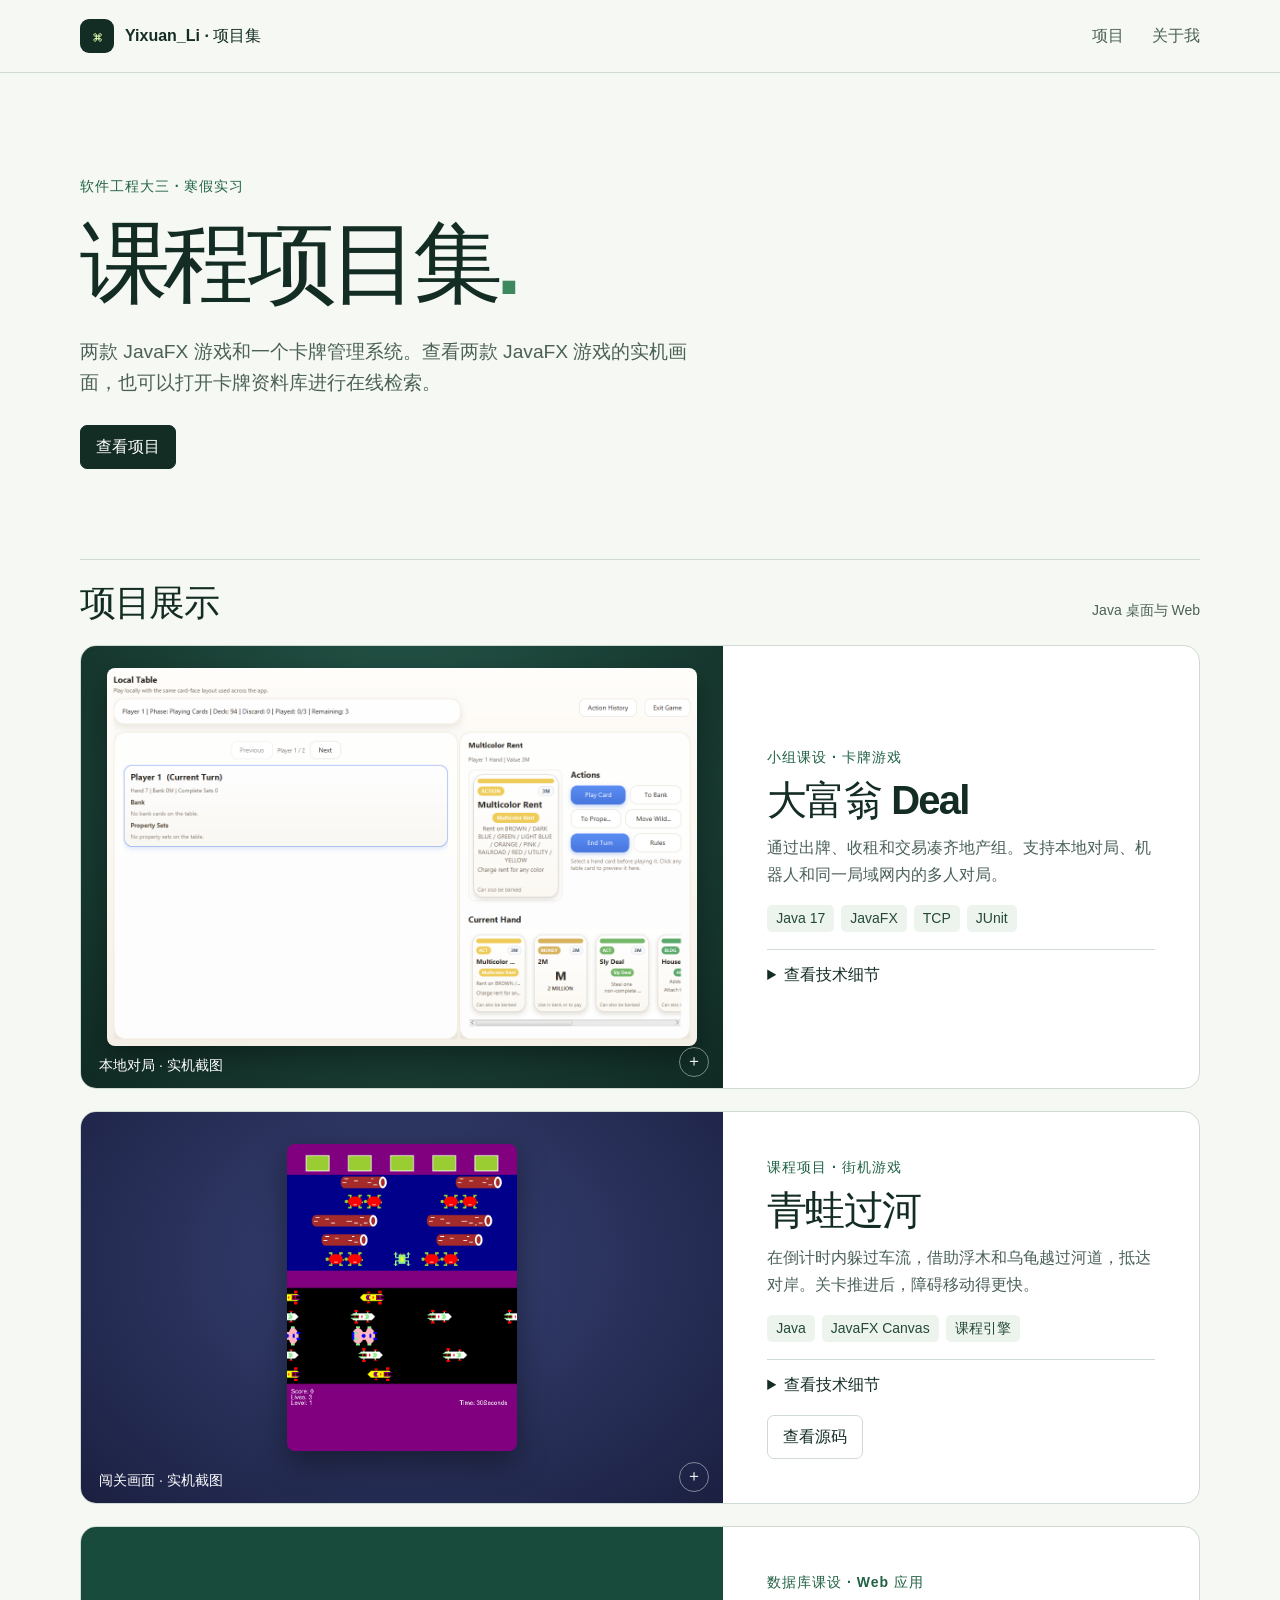
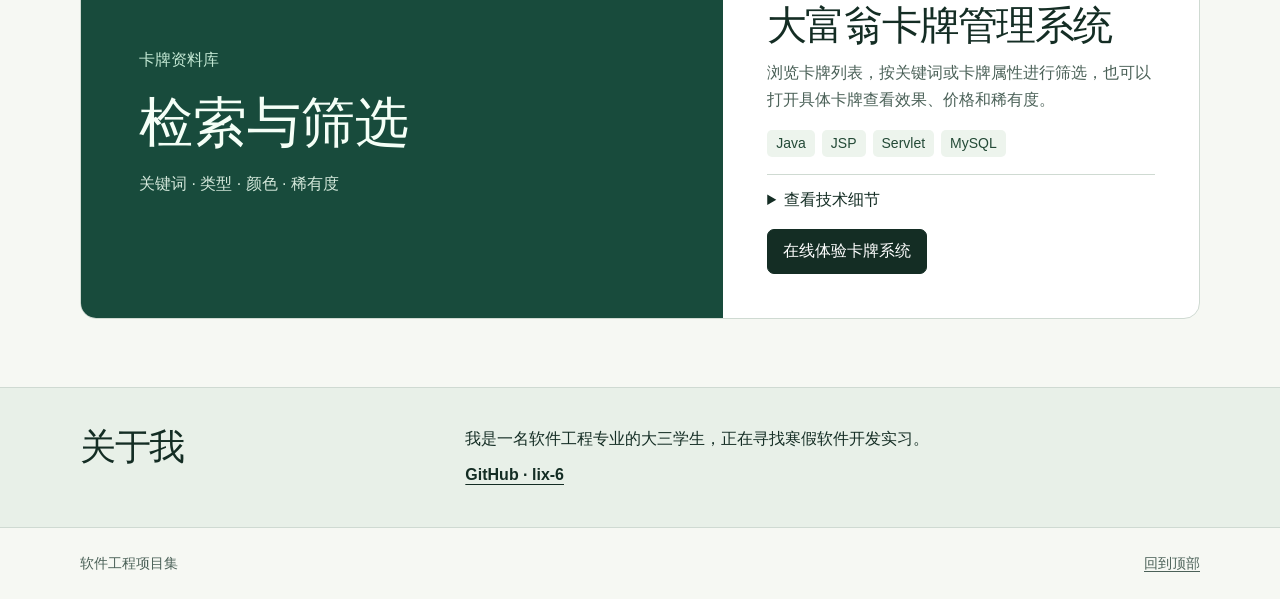
==== index.html @ 8acffdff "Publish portfolio and interactive card catalog" ====
<!doctype html>
<html lang="zh-CN">
<head>
  <meta charset="utf-8">
  <meta name="viewport" content="width=device-width, initial-scale=1">
  <meta name="description" content="软件工程课程项目集，包含 JavaFX 游戏与 Java 卡牌管理系统的交互演示。">
  <title>软件工程项目集</title>
  <link rel="stylesheet" href="./styles.css">
  <script src="./portfolio.js" defer></script>
</head>
<body>
  <header class="topbar">
    <div class="wrap topbar-inner">
      <a class="brand" href="#top"><span class="brand-mark" aria-hidden="true">⌘</span><span id="brand-name">软件工程项目集</span></a>
      <nav aria-label="主导航"><a href="#projects">项目</a><a href="#about">关于我</a></nav>
    </div>
  </header>
  <main id="top">
    <section class="hero wrap" aria-labelledby="hero-title">
      <p class="eyebrow">软件工程大三 · 寒假实习</p>
      <h1 id="hero-title">课程项目集<span>.</span></h1>
      <p class="intro">两款 JavaFX 游戏和一个卡牌管理系统。查看两款 JavaFX 游戏的实机画面，也可以打开卡牌资料库进行在线检索。</p>
      <a class="button primary" href="#projects">查看项目</a>
    </section>
    <section class="wrap projects" id="projects" aria-labelledby="projects-title">
      <div class="section-heading"><h2 id="projects-title">项目展示</h2><span>Java 桌面与 Web</span></div>

      <article class="project" id="deal">
        <button class="project-visual deal-visual" type="button" data-gallery="deal" aria-label="放大大富翁 Deal 本地对局截图">
          <img src="./media/deal.webp" alt="JavaFX 大富翁 Deal 的实际对局界面，包含玩家桌面、牌库、手牌和操作按钮" width="1280" height="820">
          <span class="visual-caption">本地对局 · 实机截图</span>
          <span class="zoom" aria-hidden="true">＋</span>
        </button>
        <div class="project-content">
          <p class="project-kind">小组课设 · 卡牌游戏</p>
          <h3>大富翁 Deal</h3>
          <p>通过出牌、收租和交易凑齐地产组。支持本地对局、机器人和同一局域网内的多人对局。</p>
          <ul class="tags" aria-label="技术栈"><li>Java 17</li><li>JavaFX</li><li>TCP</li><li>JUnit</li></ul>
          <details>
            <summary>查看技术细节</summary>
            <p>玩家端提交操作，主机使用规则引擎校验后同步每位玩家可见的牌局状态。同一套规则处理回合、行动牌和付款流程。项目中包含规则和主机／客户端联机的测试代码。</p>
          </details>
          <p class="contribution" data-contribution="deal" hidden></p>
          <div class="project-links" data-links="deal" hidden></div>
        </div>
      </article>

      <article class="project" id="frog">
        <button class="project-visual frog-visual" type="button" data-gallery="frog" aria-label="放大青蛙过河游戏截图">
          <img src="./media/frog.webp" alt="JavaFX 青蛙过河的实际游戏画面，包含青蛙、车辆、河道平台和计时信息" width="600" height="800" loading="lazy">
          <span class="visual-caption">闯关画面 · 实机截图</span>
          <span class="zoom" aria-hidden="true">＋</span>
        </button>
        <div class="project-content">
          <p class="project-kind">课程项目 · 街机游戏</p>
          <h3>青蛙过河</h3>
          <p>在倒计时内躲过车流，借助浮木和乌龟越过河道，抵达对岸。关卡推进后，障碍移动得更快。</p>
          <ul class="tags" aria-label="技术栈"><li>Java</li><li>JavaFX Canvas</li><li>课程引擎</li></ul>
          <details>
            <summary>查看技术细节</summary>
            <p>每次更新处理按键、计时和障碍移动，再根据碰撞及平台接触状态更新青蛙。站上移动平台时，青蛙会随平台一起移动。</p>
          </details>
          <p class="contribution" data-contribution="frog" hidden></p>
          <div class="project-links" data-links="frog" hidden></div>
        </div>
      </article>

      <article class="project" id="cards">
        <div class="cards-visual">
          <p>卡牌资料库</p>
          <strong>检索与筛选</strong>
          <span>关键词 · 类型 · 颜色 · 稀有度</span>
        </div>
        <div class="project-content">
          <p class="project-kind">数据库课设 · Web 应用</p>
          <h3>大富翁卡牌管理系统</h3>
          <p>浏览卡牌列表，按关键词或卡牌属性进行筛选，也可以打开具体卡牌查看效果、价格和稀有度。</p>
          <ul class="tags" aria-label="技术栈"><li>Java</li><li>JSP</li><li>Servlet</li><li>MySQL</li></ul>
          <details>
            <summary>查看技术细节</summary>
            <p>Servlet 处理检索与筛选条件，DAO 使用 JDBC 查询 MySQL，结果由 JSP 渲染。在线体验使用项目的卡牌演示数据，在浏览器内完成查询和筛选。</p>
          </details>
          <p class="contribution" data-contribution="cards" hidden></p>
          <div class="project-links" data-links="cards"><a class="button primary" href="./cards/">在线体验卡牌系统</a></div>
        </div>
      </article>
    </section>

    <section class="about" id="about" aria-labelledby="about-title">
      <div class="wrap about-inner">
        <h2 id="about-title">关于我</h2>
        <div>
          <p id="profile-text">我是一名软件工程专业的大三学生，正在寻找寒假软件开发实习。</p>
          <a id="email-link" class="button primary" hidden>联系我</a>
          <a class="github-link" href="https://github.com/lix-6">GitHub · lix-6</a>
        </div>
      </div>
    </section>
  </main>
  <footer class="wrap footer"><span>软件工程项目集</span><a href="#top">回到顶部</a></footer>

  <dialog id="gallery" aria-label="实机截图预览">
    <div class="gallery-toolbar">
      <p id="gallery-caption"></p>
      <form method="dialog"><button class="close" aria-label="关闭截图">×</button></form>
    </div>
    <img id="gallery-image" alt="">
    <div class="gallery-controls" hidden>
      <button class="button" id="gallery-prev" type="button">上一张</button>
      <button class="button" id="gallery-next" type="button">下一张</button>
    </div>
  </dialog>
  <dialog id="demo" aria-label="项目演示">
    <div class="gallery-toolbar">
      <p id="demo-title"></p>
      <form method="dialog"><button class="close" aria-label="关闭视频">×</button></form>
    </div>
    <video controls playsinline preload="metadata"></video>
  </dialog>
</body>
</html>
---- styles.css ----
:root {
  color-scheme: light;
  font-family: "Segoe UI", "Microsoft YaHei", "PingFang SC", sans-serif;
  color: #142d24;
  background: #f6f8f3;
  font-synthesis: none;
  --ink: #142d24;
  --muted: #4b6158;
  --line: #cfdad2;
  --green: #216244;
  --wrap: 1120px;
}

*, *::before, *::after { box-sizing: border-box; }
html { scroll-behavior: smooth; scroll-padding-top: 2rem; }
body { margin: 0; line-height: 1.65; }
a { color: inherit; text-decoration-thickness: .08em; text-underline-offset: .22em; }
button { font: inherit; }
button, summary { cursor: pointer; }
:focus-visible { outline: 3px solid #297c55; outline-offset: 4px; }
[hidden] { display: none !important; }
.wrap { width: min(var(--wrap), calc(100% - 64px)); margin-inline: auto; }

.topbar { border-bottom: 1px solid var(--line); }
.topbar-inner { min-height: 72px; display: flex; align-items: center; justify-content: space-between; gap: 16px; }
.brand { display: inline-flex; align-items: center; gap: 11px; font-weight: 700; text-decoration: none; }
.brand-mark { display: grid; place-items: center; width: 34px; height: 34px; border-radius: 9px; background: var(--ink); color: #d4eea6; font-size: 20px; }
nav { display: flex; gap: 28px; color: var(--muted); }
nav a { text-decoration: none; }
nav a:hover { text-decoration: underline; }
.hero { padding-block: clamp(54px, 8vw, 104px) clamp(54px, 7vw, 92px); }
.eyebrow, .project-kind { color: var(--green); font-size: .875rem; font-weight: 700; letter-spacing: .07em; margin: 0; }
h1, h2, h3 { margin: 0; line-height: 1.15; }
h1 { font-size: clamp(2.75rem, 8vw, 5.6rem); letter-spacing: -.075em; margin-block: 14px 20px; }
h1 span { color: #3e885f; }
.intro { max-width: 39rem; font-size: clamp(1rem, 2vw, 1.2rem); color: var(--muted); margin: 0 0 26px; }
.button { display: inline-flex; align-items: center; min-height: 42px; padding: 8px 15px; border: 1px solid var(--line); border-radius: 7px; color: var(--ink); background: #fff; font-weight: 650; text-decoration: none; }
.button:hover { background: #e7efe8; }
.primary { background: var(--ink); border-color: var(--ink); color: #fff; }
.primary:hover { background: var(--green); border-color: var(--green); }
.section-heading { display: flex; align-items: baseline; justify-content: space-between; gap: 14px; border-top: 1px solid var(--line); padding-top: 22px; margin-bottom: 22px; }
h2 { font-size: clamp(1.6rem, 3vw, 2.25rem); letter-spacing: -.04em; }
.section-heading span { color: var(--muted); font-size: .875rem; }
.projects { padding-bottom: 68px; }
.project { display: grid; grid-template-columns: 1.35fr 1fr; border: 1px solid var(--line); border-radius: 16px; background: #fff; overflow: clip; }
.project + .project { margin-top: 22px; }
.project-visual { position: relative; min-height: 345px; display: grid; place-items: center; padding: 22px 26px 42px; border: 0; color: white; }
.project-visual:focus-visible { outline-offset: -5px; outline-color: #e6f9ac; }
.deal-visual { background: radial-gradient(ellipse at 50% 30%, #285c4e, #102b24); }
.frog-visual { background: radial-gradient(ellipse at 50% 38%, #384376, #1b2041); }
.project-visual img { width: 100%; height: auto; border-radius: 8px; box-shadow: 0 12px 30px #0006; transition: transform .2s ease; }
.project-visual:hover img { transform: scale(1.02); }
.frog-visual img { width: min(68%, 230px); }
.visual-caption, .zoom { position: absolute; bottom: 11px; }
.visual-caption { left: 18px; font-size: .875rem; }
.zoom { right: 14px; border: 1px solid #ffffff70; border-radius: 50%; width: 30px; height: 30px; }
.project-content { padding: clamp(22px, 4vw, 44px); align-self: center; }
.project-content h3 { font-size: clamp(1.65rem, 4vw, 2.5rem); letter-spacing: -.045em; margin-top: 8px; }
.project-content p:not(.project-kind), details p { margin: 12px 0 0; color: var(--muted); }
.tags { display: flex; flex-wrap: wrap; gap: 7px; list-style: none; padding: 0; margin: 17px 0; }
.tags li { color: #244a37; background: #edf4ed; border-radius: 5px; padding: 2px 9px; font-size: .875rem; }
details { border-top: 1px solid var(--line); padding-top: 12px; }
summary { font-weight: 650; width: fit-content; }
summary:hover { color: var(--green); }
.project-links { display: flex; flex-wrap: wrap; gap: 9px; margin-top: 16px; }
.about { background: #e8f0e8; border-block: 1px solid var(--line); }
.about-inner { display: grid; grid-template-columns: 1fr 2fr; gap: 18px; padding-block: 38px; }
.about p { margin: 0; }
.about .button { margin-top: 15px; }
.github-link { display: inline-block; margin-top: 10px; font-weight: 650; }
.cards-visual { display: grid; gap: 4px; align-content: center; justify-items: start; min-height: 290px; padding: clamp(24px, 5vw, 58px); color: #f5fff7; background: #184b3c; }
.cards-visual p { margin: 0; color: #c2e7d3; }
.cards-visual strong { font-size: clamp(1.8rem, 5vw, 3.4rem); }
.cards-visual span { color: #d4e8db; }
.footer { display: flex; justify-content: space-between; gap: 12px; color: var(--muted); font-size: .875rem; padding-block: 24px; }
dialog { width: min(1120px, calc(100% - 26px)); max-height: calc(100dvh - 30px); border: 1px solid var(--line); border-radius: 12px; color: var(--ink); padding: 14px; background: white; }
dialog::backdrop { background: #071911ce; }
.gallery-toolbar { display: flex; justify-content: space-between; align-items: center; gap: 12px; margin-bottom: 10px; }
.gallery-toolbar p { margin: 0; font-weight: 650; }
.close { width: 44px; height: 44px; border: 1px solid var(--line); border-radius: 7px; color: var(--ink); background: white; font-size: 24px; }
.close:hover { background: #e7efe8; }
dialog img, dialog video { display: block; margin-inline: auto; max-width: 100%; max-height: 72dvh; object-fit: contain; }
.gallery-controls { display: flex; justify-content: center; gap: 12px; margin-top: 12px; }
.tryout { width: min(1320px, calc(100% - 20px)); }
.tryout iframe { display: block; width: 100%; height: min(74dvh, 850px); border: 1px solid var(--line); border-radius: 8px; }

@media (max-width: 760px) {
  .wrap { width: calc(100% - 36px); }
  .topbar-inner { min-height: 62px; }
  nav { gap: 14px; }
  .project { grid-template-columns: 1fr; }
  .project-visual { min-height: 0; padding: 16px 18px 48px; }
  .frog-visual img { width: min(64%, 215px); }
  .about-inner { grid-template-columns: 1fr; }
}
@media (prefers-reduced-motion: reduce) {
  html { scroll-behavior: auto; }
  *, *::before, *::after { transition: none !important; }
}
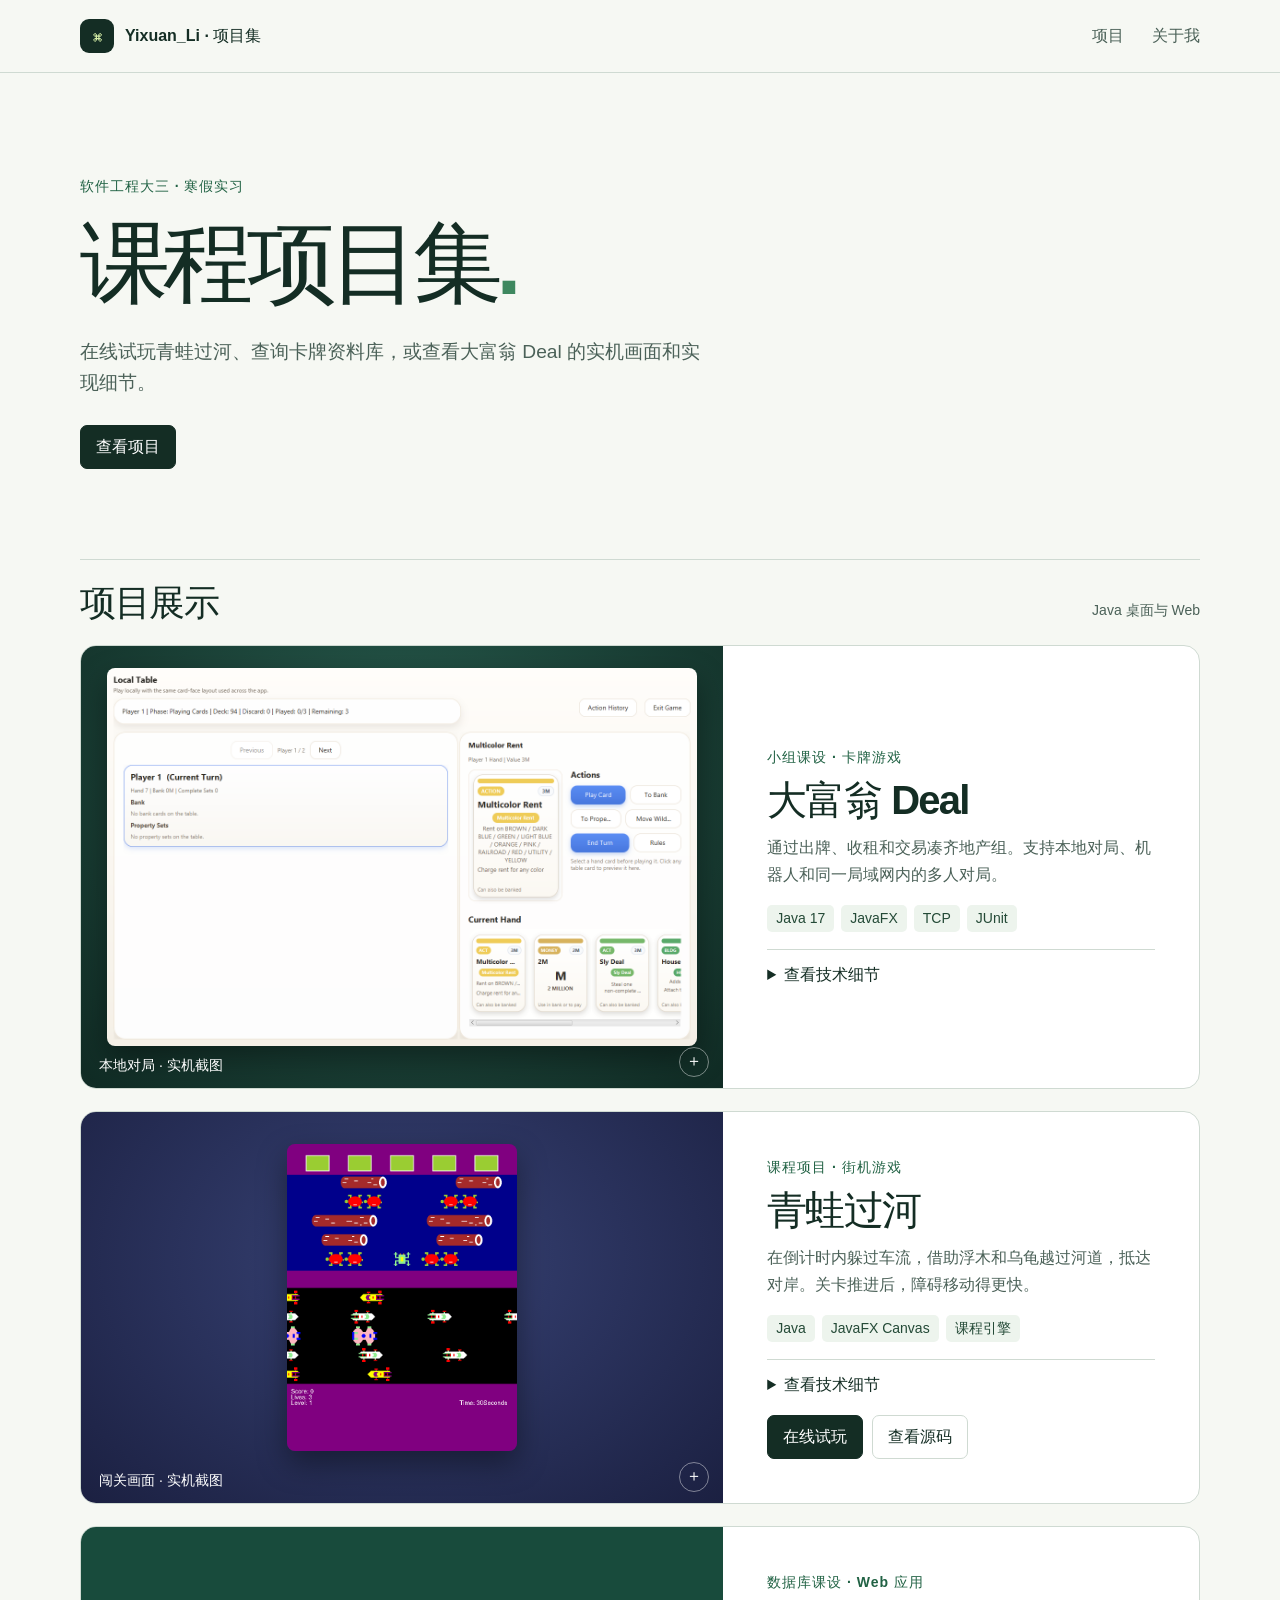
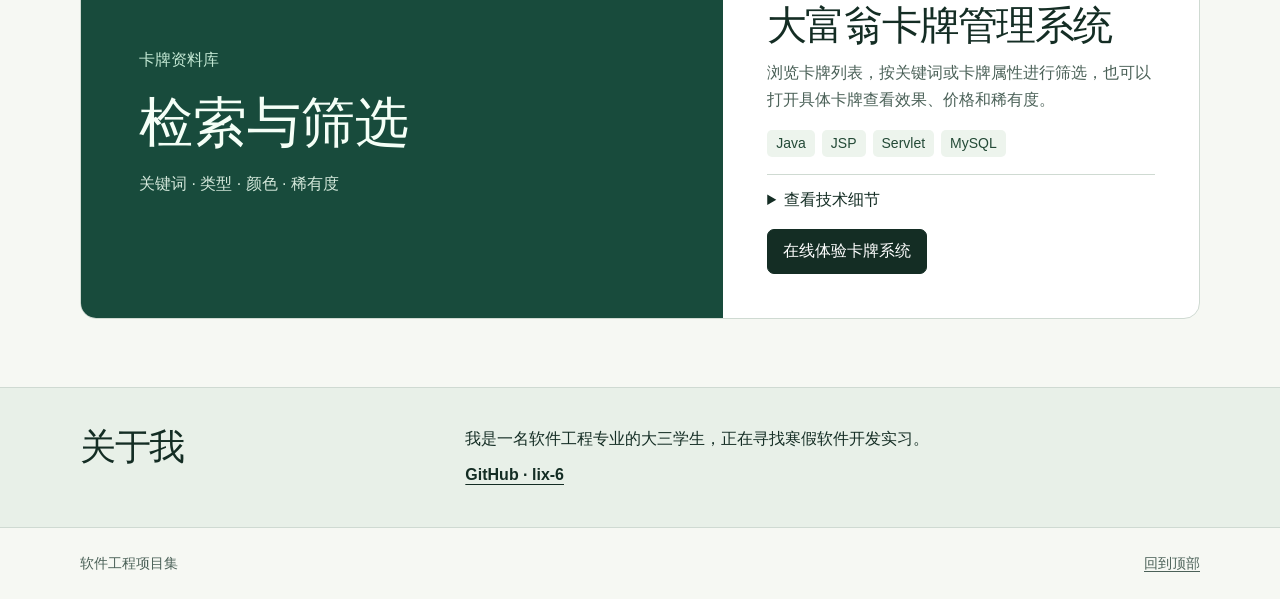
==== commit e98b67fa: "Add browser-playable Frogger course project" ====
--- a/index.html
+++ b/index.html
@@ -19,7 +19,7 @@
     <section class="hero wrap" aria-labelledby="hero-title">
       <p class="eyebrow">软件工程大三 · 寒假实习</p>
       <h1 id="hero-title">课程项目集<span>.</span></h1>
-      <p class="intro">两款 JavaFX 游戏和一个卡牌管理系统。查看两款 JavaFX 游戏的实机画面，也可以打开卡牌资料库进行在线检索。</p>
+      <p class="intro">在线试玩青蛙过河、查询卡牌资料库，或查看大富翁 Deal 的实机画面和实现细节。</p>
       <a class="button primary" href="#projects">查看项目</a>
     </section>
     <section class="wrap projects" id="projects" aria-labelledby="projects-title">
@@ -61,7 +61,7 @@
             <p>每次更新处理按键、计时和障碍移动，再根据碰撞及平台接触状态更新青蛙。站上移动平台时，青蛙会随平台一起移动。</p>
           </details>
           <p class="contribution" data-contribution="frog" hidden></p>
-          <div class="project-links" data-links="frog" hidden></div>
+          <div class="project-links" data-links="frog"><a class="button primary" href="./frog/">在线试玩</a></div>
         </div>
       </article>
 
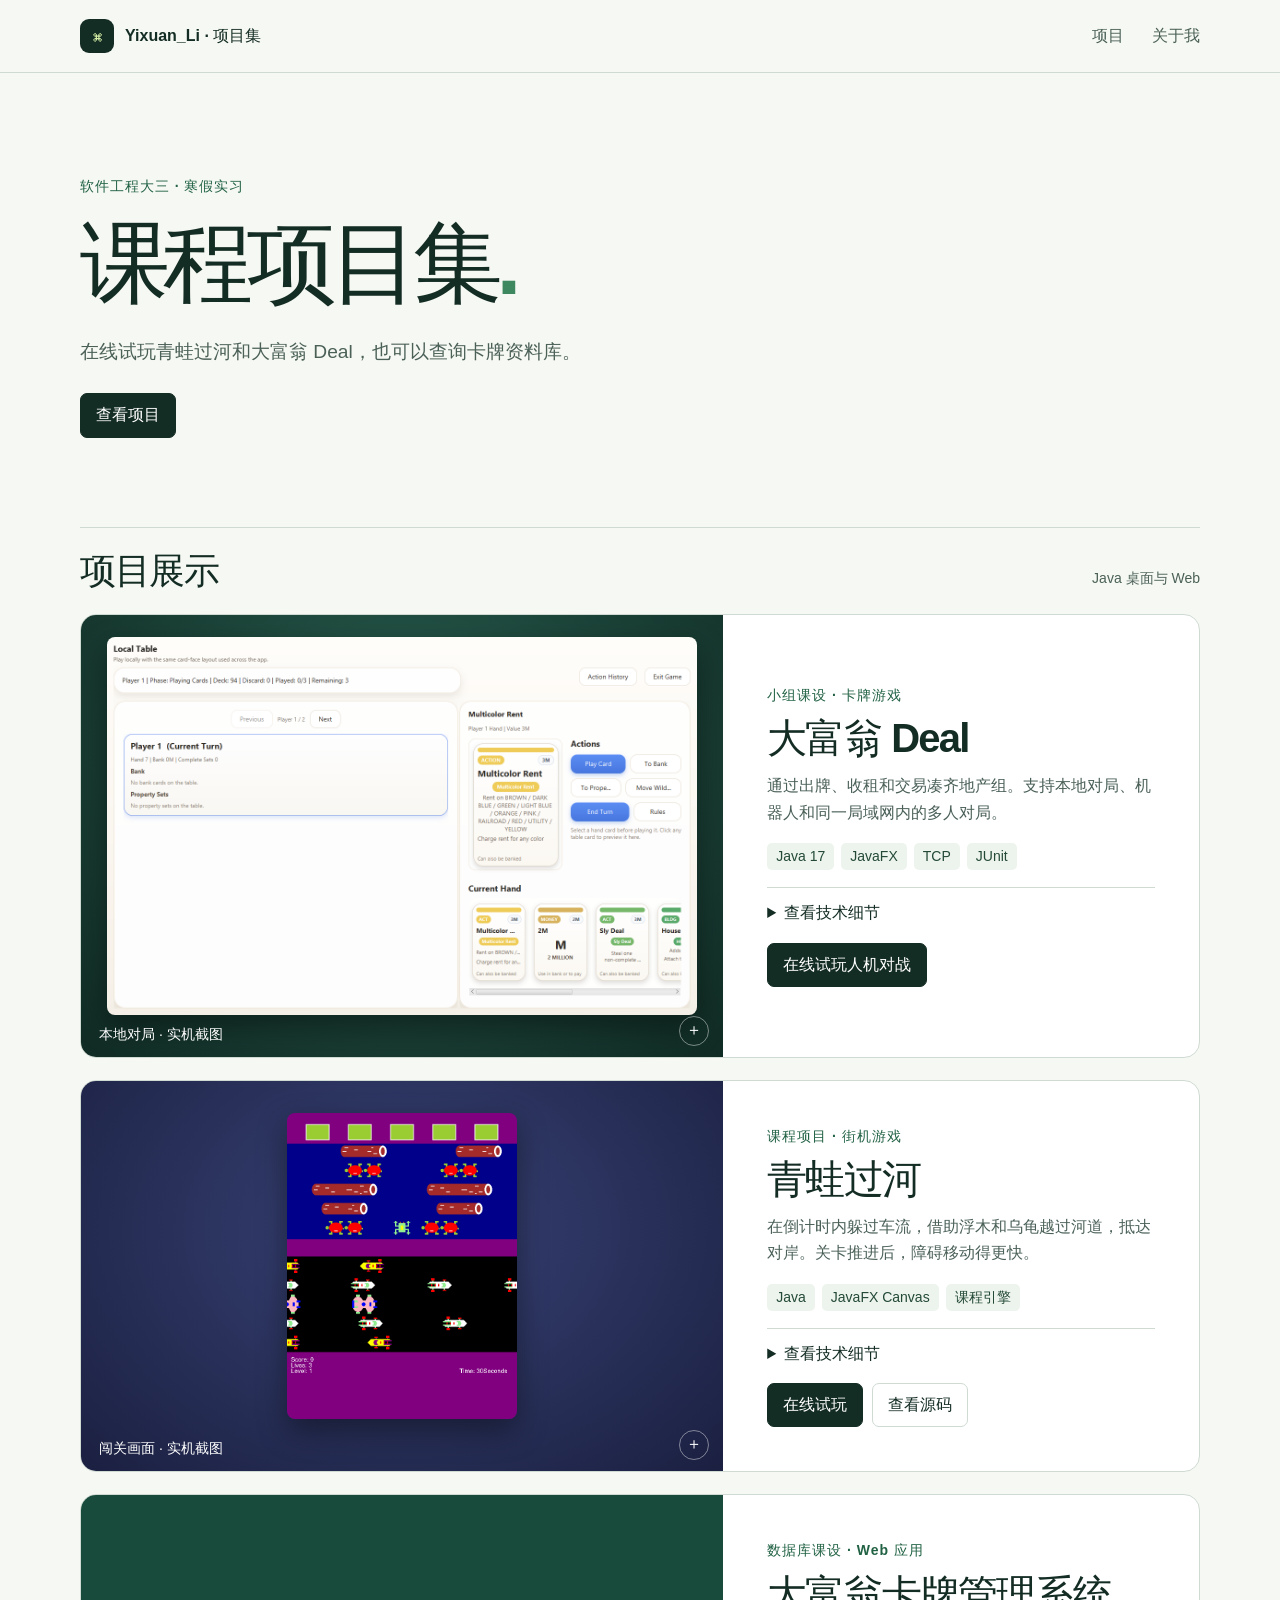
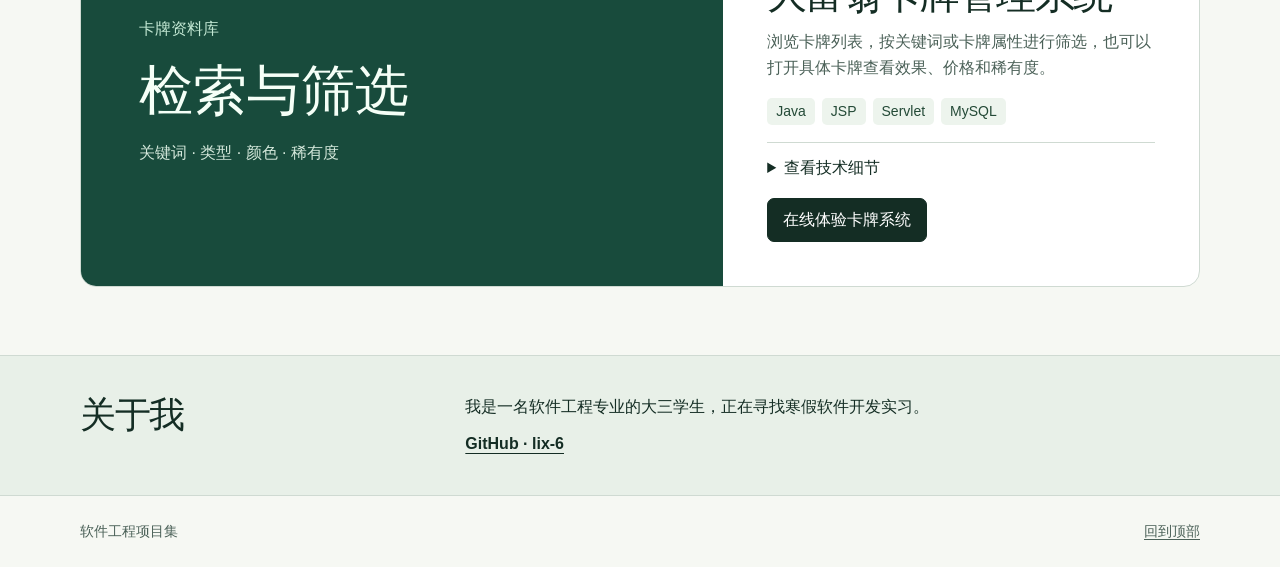
==== commit bb591ba6: "Add browser Monopoly Deal demo against original bot" ====
--- a/index.html
+++ b/index.html
@@ -19,7 +19,7 @@
     <section class="hero wrap" aria-labelledby="hero-title">
       <p class="eyebrow">软件工程大三 · 寒假实习</p>
       <h1 id="hero-title">课程项目集<span>.</span></h1>
-      <p class="intro">在线试玩青蛙过河、查询卡牌资料库，或查看大富翁 Deal 的实机画面和实现细节。</p>
+      <p class="intro">在线试玩青蛙过河和大富翁 Deal，也可以查询卡牌资料库。</p>
       <a class="button primary" href="#projects">查看项目</a>
     </section>
     <section class="wrap projects" id="projects" aria-labelledby="projects-title">
@@ -41,7 +41,7 @@
             <p>玩家端提交操作，主机使用规则引擎校验后同步每位玩家可见的牌局状态。同一套规则处理回合、行动牌和付款流程。项目中包含规则和主机／客户端联机的测试代码。</p>
           </details>
           <p class="contribution" data-contribution="deal" hidden></p>
-          <div class="project-links" data-links="deal" hidden></div>
+          <div class="project-links" data-links="deal"><a class="button primary" href="./deal/">在线试玩人机对战</a></div>
         </div>
       </article>
 
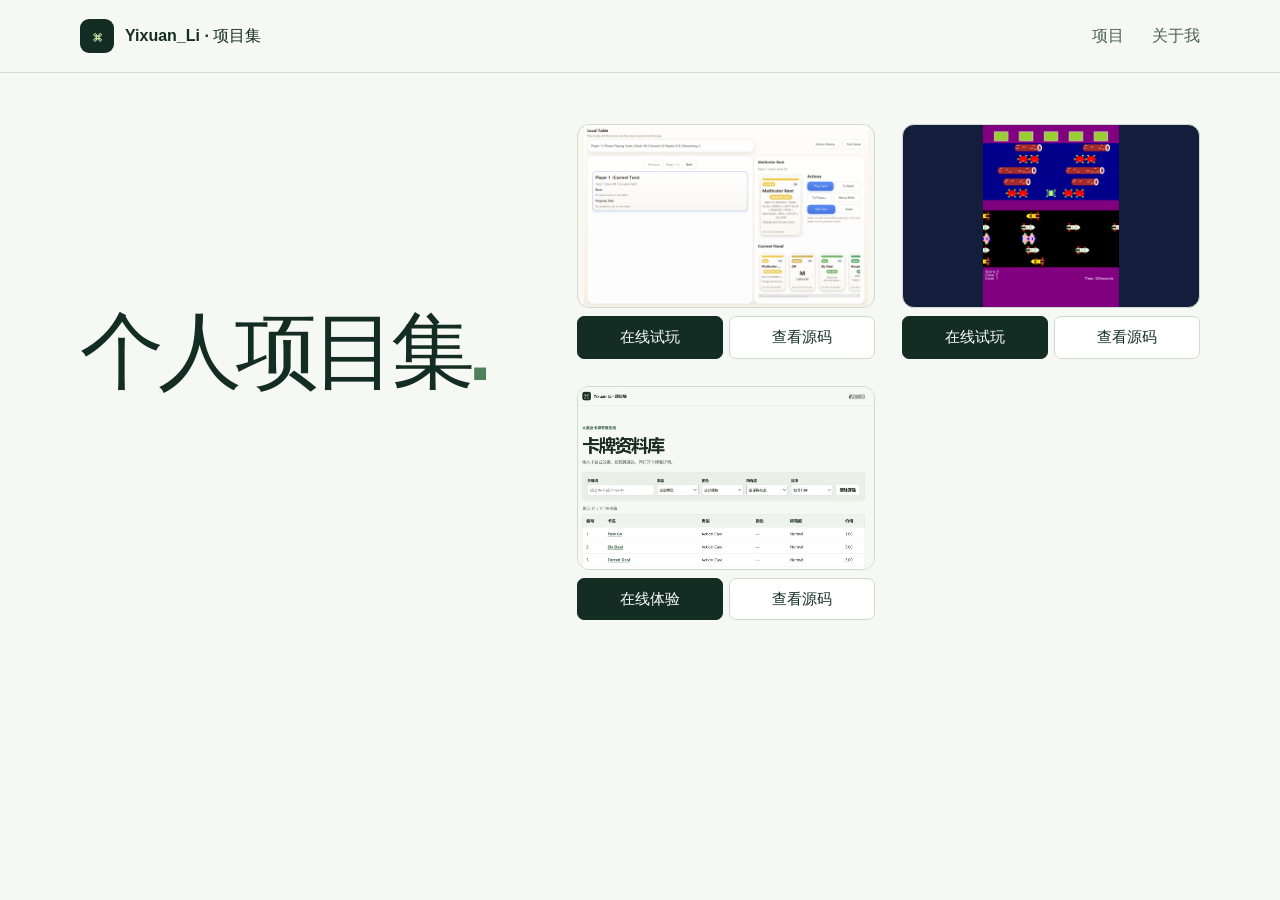
==== commit 41ea80d6: "Simplify portfolio homepage into a two-column gallery" ====
--- a/index.html
+++ b/index.html
@@ -3,119 +3,78 @@
 <head>
   <meta charset="utf-8">
   <meta name="viewport" content="width=device-width, initial-scale=1">
-  <meta name="description" content="软件工程课程项目集，包含 JavaFX 游戏与 Java 卡牌管理系统的交互演示。">
-  <title>软件工程项目集</title>
-  <link rel="stylesheet" href="./styles.css">
-  <script src="./portfolio.js" defer></script>
+  <meta name="description" content="Yixuan_Li 的个人项目集，包含可在线体验的游戏和 Web 应用。">
+  <title>Yixuan_Li · 个人项目集</title>
+  <link rel="stylesheet" href="./styles.css?v=portfolio-grid">
+  <script src="./portfolio.js?v=portfolio-grid" defer></script>
 </head>
 <body>
   <header class="topbar">
     <div class="wrap topbar-inner">
-      <a class="brand" href="#top"><span class="brand-mark" aria-hidden="true">⌘</span><span id="brand-name">软件工程项目集</span></a>
-      <nav aria-label="主导航"><a href="#projects">项目</a><a href="#about">关于我</a></nav>
+      <a class="brand" href="./"><span class="brand-mark" aria-hidden="true">⌘</span>Yixuan_Li · 项目集</a>
+      <nav aria-label="主导航"><a href="#projects">项目</a><button id="about-button" type="button">关于我</button></nav>
     </div>
   </header>
-  <main id="top">
-    <section class="hero wrap" aria-labelledby="hero-title">
-      <p class="eyebrow">软件工程大三 · 寒假实习</p>
-      <h1 id="hero-title">课程项目集<span>.</span></h1>
-      <p class="intro">在线试玩青蛙过河和大富翁 Deal，也可以查询卡牌资料库。</p>
-      <a class="button primary" href="#projects">查看项目</a>
-    </section>
-    <section class="wrap projects" id="projects" aria-labelledby="projects-title">
-      <div class="section-heading"><h2 id="projects-title">项目展示</h2><span>Java 桌面与 Web</span></div>
-
-      <article class="project" id="deal">
-        <button class="project-visual deal-visual" type="button" data-gallery="deal" aria-label="放大大富翁 Deal 本地对局截图">
-          <img src="./media/deal.webp" alt="JavaFX 大富翁 Deal 的实际对局界面，包含玩家桌面、牌库、手牌和操作按钮" width="1280" height="820">
-          <span class="visual-caption">本地对局 · 实机截图</span>
-          <span class="zoom" aria-hidden="true">＋</span>
+  <main class="wrap portfolio">
+    <h1>个人项目集<span aria-hidden="true">.</span></h1>
+    <section class="projects" id="projects" aria-label="项目">
+      <article class="project" id="deal" aria-label="大富翁 Deal">
+        <button class="project-visual deal-visual" type="button" aria-label="放大截图并查看大富翁 Deal 介绍" aria-haspopup="dialog">
+          <img src="./media/deal.webp" alt="大富翁 Deal 的 JavaFX 对局界面" width="1280" height="820">
         </button>
-        <div class="project-content">
-          <p class="project-kind">小组课设 · 卡牌游戏</p>
-          <h3>大富翁 Deal</h3>
-          <p>通过出牌、收租和交易凑齐地产组。支持本地对局、机器人和同一局域网内的多人对局。</p>
-          <ul class="tags" aria-label="技术栈"><li>Java 17</li><li>JavaFX</li><li>TCP</li><li>JUnit</li></ul>
-          <details>
-            <summary>查看技术细节</summary>
-            <p>玩家端提交操作，主机使用规则引擎校验后同步每位玩家可见的牌局状态。同一套规则处理回合、行动牌和付款流程。项目中包含规则和主机／客户端联机的测试代码。</p>
-          </details>
-          <p class="contribution" data-contribution="deal" hidden></p>
-          <div class="project-links" data-links="deal"><a class="button primary" href="./deal/">在线试玩人机对战</a></div>
+        <div class="project-links">
+          <a class="button primary" href="./deal/">在线试玩</a>
+          <a class="button" href="https://github.com/lix-6/lix-6.github.io/tree/main/deal" aria-label="查看大富翁 Deal 网页版源码">查看源码</a>
         </div>
+        <template>
+          <h2 id="project-title">大富翁 Deal</h2>
+          <p>通过出牌、收租和交易凑齐三组地产。网页版使用原 Java 规则引擎和机器人，桌面版还支持本地多人和局域网对局。</p>
+          <p>Java 17 · JavaFX · TCP · JUnit</p>
+          <p>源码链接指向公开的网页版实现。</p>
+        </template>
       </article>
-
-      <article class="project" id="frog">
-        <button class="project-visual frog-visual" type="button" data-gallery="frog" aria-label="放大青蛙过河游戏截图">
-          <img src="./media/frog.webp" alt="JavaFX 青蛙过河的实际游戏画面，包含青蛙、车辆、河道平台和计时信息" width="600" height="800" loading="lazy">
-          <span class="visual-caption">闯关画面 · 实机截图</span>
-          <span class="zoom" aria-hidden="true">＋</span>
+      <article class="project" id="frog" aria-label="青蛙过河">
+        <button class="project-visual frog-visual" type="button" aria-label="放大截图并查看青蛙过河介绍" aria-haspopup="dialog">
+          <img src="./media/frog.webp" alt="青蛙过河的游戏画面" width="600" height="800">
         </button>
-        <div class="project-content">
-          <p class="project-kind">课程项目 · 街机游戏</p>
-          <h3>青蛙过河</h3>
-          <p>在倒计时内躲过车流，借助浮木和乌龟越过河道，抵达对岸。关卡推进后，障碍移动得更快。</p>
-          <ul class="tags" aria-label="技术栈"><li>Java</li><li>JavaFX Canvas</li><li>课程引擎</li></ul>
-          <details>
-            <summary>查看技术细节</summary>
-            <p>每次更新处理按键、计时和障碍移动，再根据碰撞及平台接触状态更新青蛙。站上移动平台时，青蛙会随平台一起移动。</p>
-          </details>
-          <p class="contribution" data-contribution="frog" hidden></p>
-          <div class="project-links" data-links="frog"><a class="button primary" href="./frog/">在线试玩</a></div>
+        <div class="project-links">
+          <a class="button primary" href="./frog/">在线试玩</a>
+          <a class="button" href="https://github.com/lix-6/FroggerGame" aria-label="查看青蛙过河源码">查看源码</a>
         </div>
+        <template>
+          <h2 id="project-title">青蛙过河</h2>
+          <p>在倒计时内躲过车流，踩着浮木和乌龟抵达对岸。网页版复用原项目的玩法和画面绘制代码，支持键盘和触屏。</p>
+          <p>Java · JavaFX Canvas</p>
+        </template>
       </article>
-
-      <article class="project" id="cards">
-        <div class="cards-visual">
-          <p>卡牌资料库</p>
-          <strong>检索与筛选</strong>
-          <span>关键词 · 类型 · 颜色 · 稀有度</span>
+      <article class="project" id="cards" aria-label="大富翁卡牌管理系统">
+        <button class="project-visual cards-visual" type="button" aria-label="放大截图并查看大富翁卡牌管理系统介绍" aria-haspopup="dialog">
+          <img src="./media/cards.jpg" width="1265" height="712" alt="大富翁卡牌资料库的搜索条件和结果列表">
+        </button>
+        <div class="project-links">
+          <a class="button primary" href="./cards/">在线体验</a>
+          <a class="button" href="https://github.com/lix-6/lix-6.github.io/tree/main/cards" aria-label="查看大富翁卡牌管理系统网页版源码">查看源码</a>
         </div>
-        <div class="project-content">
-          <p class="project-kind">数据库课设 · Web 应用</p>
-          <h3>大富翁卡牌管理系统</h3>
-          <p>浏览卡牌列表，按关键词或卡牌属性进行筛选，也可以打开具体卡牌查看效果、价格和稀有度。</p>
-          <ul class="tags" aria-label="技术栈"><li>Java</li><li>JSP</li><li>Servlet</li><li>MySQL</li></ul>
-          <details>
-            <summary>查看技术细节</summary>
-            <p>Servlet 处理检索与筛选条件，DAO 使用 JDBC 查询 MySQL，结果由 JSP 渲染。在线体验使用项目的卡牌演示数据，在浏览器内完成查询和筛选。</p>
-          </details>
-          <p class="contribution" data-contribution="cards" hidden></p>
-          <div class="project-links" data-links="cards"><a class="button primary" href="./cards/">在线体验卡牌系统</a></div>
-        </div>
+        <template>
+          <h2 id="project-title">大富翁卡牌管理系统</h2>
+          <p>按关键词、类型、颜色和稀有度筛选卡牌，并查看效果和价格。原项目用 Servlet 和 JDBC 查询 MySQL，再用 JSP 渲染。在线演示使用浏览器内的卡牌数据。</p>
+          <p>Java · JSP · Servlet · MySQL</p>
+          <p>源码链接指向公开的网页版实现。</p>
+        </template>
       </article>
     </section>
+  </main>
 
-    <section class="about" id="about" aria-labelledby="about-title">
-      <div class="wrap about-inner">
-        <h2 id="about-title">关于我</h2>
-        <div>
-          <p id="profile-text">我是一名软件工程专业的大三学生，正在寻找寒假软件开发实习。</p>
-          <a id="email-link" class="button primary" hidden>联系我</a>
-          <a class="github-link" href="https://github.com/lix-6">GitHub · lix-6</a>
-        </div>
-      </div>
-    </section>
-  </main>
-  <footer class="wrap footer"><span>软件工程项目集</span><a href="#top">回到顶部</a></footer>
-
-  <dialog id="gallery" aria-label="实机截图预览">
-    <div class="gallery-toolbar">
-      <p id="gallery-caption"></p>
-      <form method="dialog"><button class="close" aria-label="关闭截图">×</button></form>
-    </div>
-    <img id="gallery-image" alt="">
-    <div class="gallery-controls" hidden>
-      <button class="button" id="gallery-prev" type="button">上一张</button>
-      <button class="button" id="gallery-next" type="button">下一张</button>
-    </div>
+  <dialog id="project-detail" class="project-detail" aria-labelledby="project-title">
+    <form class="dialog-close" method="dialog"><button class="close" aria-label="关闭项目介绍" autofocus>×</button></form>
+    <img id="project-image" alt="">
+    <div class="detail-content" id="project-content"></div>
   </dialog>
-  <dialog id="demo" aria-label="项目演示">
-    <div class="gallery-toolbar">
-      <p id="demo-title"></p>
-      <form method="dialog"><button class="close" aria-label="关闭视频">×</button></form>
-    </div>
-    <video controls playsinline preload="metadata"></video>
+  <dialog id="about" class="project-detail about" aria-labelledby="about-title">
+    <form class="dialog-close" method="dialog"><button class="close" aria-label="关闭关于我" autofocus>×</button></form>
+    <h2 id="about-title">关于我</h2>
+    <p>我是一名软件工程专业的大三学生，正在寻找寒假软件开发实习。</p>
+    <a href="https://github.com/lix-6">GitHub · lix-6</a>
   </dialog>
 </body>
 </html>
--- a/styles.css
+++ b/styles.css
@@ -28,71 +28,112 @@
 nav { display: flex; gap: 28px; color: var(--muted); }
 nav a { text-decoration: none; }
 nav a:hover { text-decoration: underline; }
-.hero { padding-block: clamp(54px, 8vw, 104px) clamp(54px, 7vw, 92px); }
-.eyebrow, .project-kind { color: var(--green); font-size: .875rem; font-weight: 700; letter-spacing: .07em; margin: 0; }
+.eyebrow { color: var(--green); font-size: .875rem; font-weight: 700; letter-spacing: .07em; margin: 0; }
 h1, h2, h3 { margin: 0; line-height: 1.15; }
 h1 { font-size: clamp(2.75rem, 8vw, 5.6rem); letter-spacing: -.075em; margin-block: 14px 20px; }
 h1 span { color: #3e885f; }
-.intro { max-width: 39rem; font-size: clamp(1rem, 2vw, 1.2rem); color: var(--muted); margin: 0 0 26px; }
 .button { display: inline-flex; align-items: center; min-height: 42px; padding: 8px 15px; border: 1px solid var(--line); border-radius: 7px; color: var(--ink); background: #fff; font-weight: 650; text-decoration: none; }
 .button:hover { background: #e7efe8; }
 .primary { background: var(--ink); border-color: var(--ink); color: #fff; }
 .primary:hover { background: var(--green); border-color: var(--green); }
-.section-heading { display: flex; align-items: baseline; justify-content: space-between; gap: 14px; border-top: 1px solid var(--line); padding-top: 22px; margin-bottom: 22px; }
-h2 { font-size: clamp(1.6rem, 3vw, 2.25rem); letter-spacing: -.04em; }
-.section-heading span { color: var(--muted); font-size: .875rem; }
-.projects { padding-bottom: 68px; }
-.project { display: grid; grid-template-columns: 1.35fr 1fr; border: 1px solid var(--line); border-radius: 16px; background: #fff; overflow: clip; }
-.project + .project { margin-top: 22px; }
-.project-visual { position: relative; min-height: 345px; display: grid; place-items: center; padding: 22px 26px 42px; border: 0; color: white; }
-.project-visual:focus-visible { outline-offset: -5px; outline-color: #e6f9ac; }
-.deal-visual { background: radial-gradient(ellipse at 50% 30%, #285c4e, #102b24); }
-.frog-visual { background: radial-gradient(ellipse at 50% 38%, #384376, #1b2041); }
-.project-visual img { width: 100%; height: auto; border-radius: 8px; box-shadow: 0 12px 30px #0006; transition: transform .2s ease; }
-.project-visual:hover img { transform: scale(1.02); }
-.frog-visual img { width: min(68%, 230px); }
-.visual-caption, .zoom { position: absolute; bottom: 11px; }
-.visual-caption { left: 18px; font-size: .875rem; }
-.zoom { right: 14px; border: 1px solid #ffffff70; border-radius: 50%; width: 30px; height: 30px; }
-.project-content { padding: clamp(22px, 4vw, 44px); align-self: center; }
-.project-content h3 { font-size: clamp(1.65rem, 4vw, 2.5rem); letter-spacing: -.045em; margin-top: 8px; }
-.project-content p:not(.project-kind), details p { margin: 12px 0 0; color: var(--muted); }
-.tags { display: flex; flex-wrap: wrap; gap: 7px; list-style: none; padding: 0; margin: 17px 0; }
-.tags li { color: #244a37; background: #edf4ed; border-radius: 5px; padding: 2px 9px; font-size: .875rem; }
-details { border-top: 1px solid var(--line); padding-top: 12px; }
-summary { font-weight: 650; width: fit-content; }
-summary:hover { color: var(--green); }
-.project-links { display: flex; flex-wrap: wrap; gap: 9px; margin-top: 16px; }
-.about { background: #e8f0e8; border-block: 1px solid var(--line); }
-.about-inner { display: grid; grid-template-columns: 1fr 2fr; gap: 18px; padding-block: 38px; }
-.about p { margin: 0; }
-.about .button { margin-top: 15px; }
-.github-link { display: inline-block; margin-top: 10px; font-weight: 650; }
-.cards-visual { display: grid; gap: 4px; align-content: center; justify-items: start; min-height: 290px; padding: clamp(24px, 5vw, 58px); color: #f5fff7; background: #184b3c; }
-.cards-visual p { margin: 0; color: #c2e7d3; }
-.cards-visual strong { font-size: clamp(1.8rem, 5vw, 3.4rem); }
-.cards-visual span { color: #d4e8db; }
-.footer { display: flex; justify-content: space-between; gap: 12px; color: var(--muted); font-size: .875rem; padding-block: 24px; }
 dialog { width: min(1120px, calc(100% - 26px)); max-height: calc(100dvh - 30px); border: 1px solid var(--line); border-radius: 12px; color: var(--ink); padding: 14px; background: white; }
 dialog::backdrop { background: #071911ce; }
 .gallery-toolbar { display: flex; justify-content: space-between; align-items: center; gap: 12px; margin-bottom: 10px; }
 .gallery-toolbar p { margin: 0; font-weight: 650; }
 .close { width: 44px; height: 44px; border: 1px solid var(--line); border-radius: 7px; color: var(--ink); background: white; font-size: 24px; }
 .close:hover { background: #e7efe8; }
-dialog img, dialog video { display: block; margin-inline: auto; max-width: 100%; max-height: 72dvh; object-fit: contain; }
-.gallery-controls { display: flex; justify-content: center; gap: 12px; margin-top: 12px; }
-.tryout { width: min(1320px, calc(100% - 20px)); }
-.tryout iframe { display: block; width: 100%; height: min(74dvh, 850px); border: 1px solid var(--line); border-radius: 8px; }
+.portfolio {
+  display: grid;
+  grid-template-columns: minmax(0, 5fr) minmax(0, 7fr);
+  align-items: start;
+  gap: clamp(20px, 4vw, 64px);
+  padding-block: clamp(24px, 4vw, 56px) 60px;
+}
+.portfolio h1 {
+  font-size: clamp(2.6rem, 6.65vw, 5.25rem);
+  margin: clamp(80px, 14vw, 205px) 0 0;
+  white-space: nowrap;
+}
+.portfolio h1 span { color: #4e805e; }
+.topbar nav button {
+  padding: 0;
+  border: 0;
+  color: inherit;
+  background: transparent;
+}
+.topbar nav button:hover { text-decoration: underline; }
+.projects {
+  display: grid;
+  grid-template-columns: repeat(2, minmax(0, 1fr));
+  gap: clamp(14px, 2.1vw, 32px) clamp(12px, 2.1vw, 28px);
+}
+.project { min-width: 0; }
+.project-visual {
+  display: grid;
+  place-items: center;
+  width: 100%;
+  aspect-ratio: 1.62;
+  border: 1px solid var(--line);
+  border-radius: 12px;
+  background: #fff;
+  padding: 0;
+  overflow: hidden;
+  cursor: zoom-in;
+}
+.project-visual img {
+  display: block;
+  width: 100%;
+  height: 100%;
+  min-height: 0;
+  object-fit: contain;
+  transition: transform .2s ease;
+}
+.project-visual:hover img { transform: scale(1.035); }
+.deal-visual { background: #faf7ef; }
+.frog-visual { background: #141d3b; }
+.cards-visual { background: #f6f8f3; }
+.cards-visual img { object-fit: cover; object-position: top; }
+.project-links {
+  display: grid;
+  grid-template-columns: repeat(2, minmax(0, 1fr));
+  gap: 6px;
+  margin-top: 8px;
+}
+.project-links .button {
+  justify-content: center;
+  padding-inline: 2px;
+  font-size: clamp(.72rem, 1.35vw, .93rem);
+  white-space: nowrap;
+}
+.project-detail { width: min(860px, calc(100% - 26px)); padding: clamp(14px, 2.5vw, 28px); }
+.project-detail > img {
+  display: block;
+  width: 100%;
+  max-height: 58dvh;
+  object-fit: contain;
+  border-radius: 7px;
+  background: #f6f8f3;
+}
+.dialog-close { display: flex; justify-content: end; margin-bottom: 12px; }
+.detail-content { margin-top: 18px; }
+.detail-content p { margin: 8px 0 0; color: var(--muted); }
+.detail-content video { display: block; width: 100%; max-height: 58dvh; margin-top: 14px; }
+.about { max-width: 500px; }
 
 @media (max-width: 760px) {
   .wrap { width: calc(100% - 36px); }
   .topbar-inner { min-height: 62px; }
   nav { gap: 14px; }
-  .project { grid-template-columns: 1fr; }
-  .project-visual { min-height: 0; padding: 16px 18px 48px; }
-  .frog-visual img { width: min(64%, 215px); }
-  .about-inner { grid-template-columns: 1fr; }
+  .portfolio { grid-template-columns: minmax(0, 1fr); gap: 24px; padding-block: 30px; }
+  .portfolio h1 { margin: 0; }
 }
+@media (max-width: 380px) {
+  .wrap { width: calc(100% - 24px); }
+  .brand { gap: 6px; }
+  nav { gap: 10px; }
+}
+
+
 @media (prefers-reduced-motion: reduce) {
   html { scroll-behavior: auto; }
   *, *::before, *::after { transition: none !important; }
